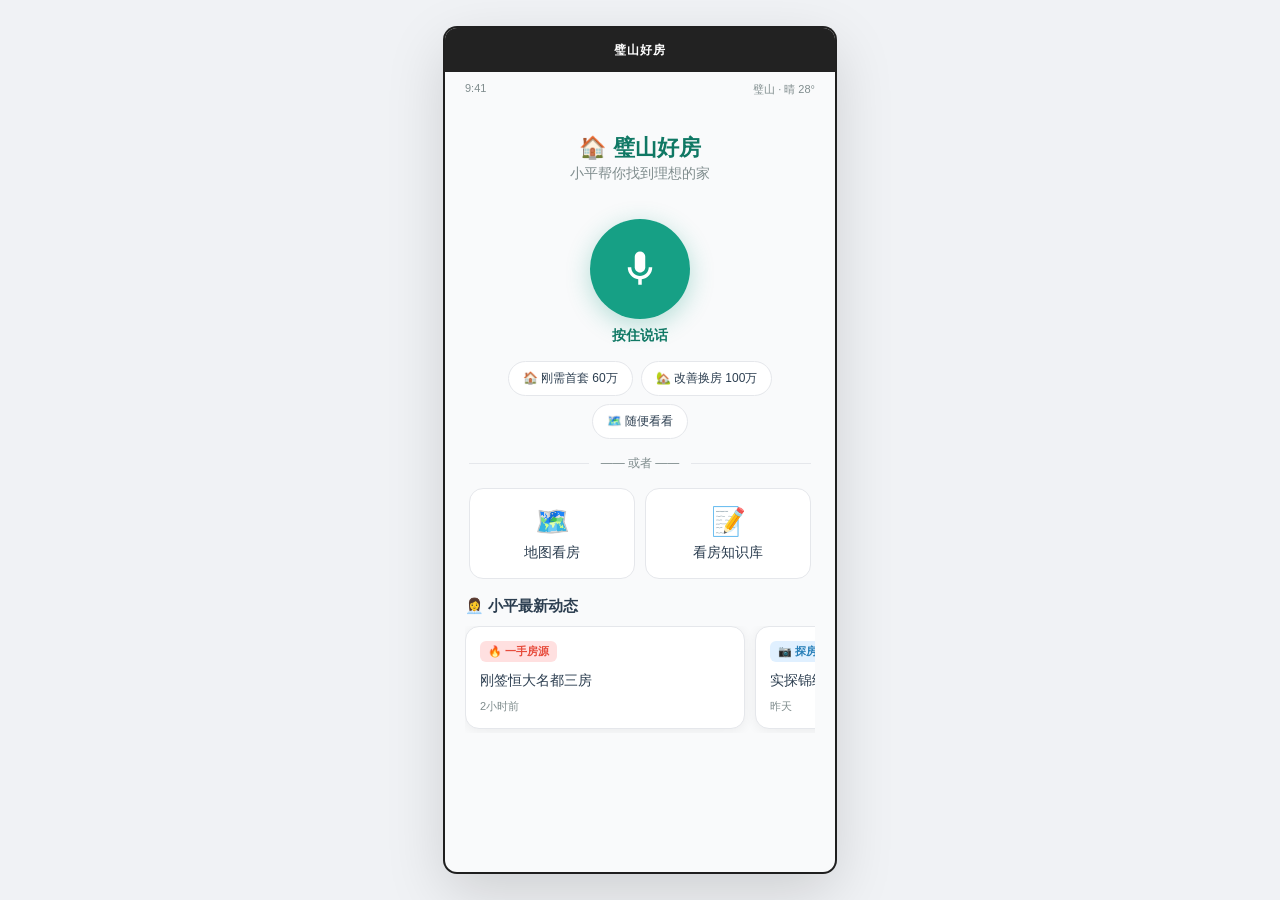
==== docs/index.html @ 90ed5808 "🚀 璧山好房 v1.0 — 首次部署 Phase 1-2 完成： - 🏠 SPA 首页：语音输入 + DeepSeek AI 数字分身对话 - 🗺️ 地图看房：高德地图 + 板块色块 + 楼盘标注 -" ====
<!DOCTYPE html>
<html lang="zh-CN">
<head>
<meta charset="UTF-8">
<meta name="viewport" content="width=device-width, initial-scale=1.0, maximum-scale=1.0, user-scalable=no">
<title>璧山好房 · 小平帮你找到理想的家</title>
<meta name="theme-color" content="#16A085">
<link rel="manifest" href="manifest.json">
<style>
:root {
  --green: #16A085; --green-dark: #0F7864; --green-light: #E8F5F0;
  --warm: #E67E22; --warm-light: #FFF3E0;
  --bg: #F9FAFB; --card: #FFFFFF; --text: #2C3E50;
  --text-light: #7F8C8D; --border: #E5E7EB;
  --shadow: 0 2px 12px rgba(0,0,0,0.06);
  --radius: 14px;
}
* { margin:0; padding:0; box-sizing:border-box; }
body {
  font-family: -apple-system, BlinkMacSystemFont, "Microsoft YaHei", "PingFang SC", sans-serif;
  background: #F0F2F5; display: flex; justify-content: center; align-items: center;
  min-height: 100vh; padding: 20px;
}
.phone-frame {
  width: 390px; height: 844px; max-width: 100vw; max-height: 100vh;
  background: var(--bg); border-radius: 28px; overflow: hidden;
  box-shadow: 0 20px 60px rgba(0,0,0,0.15), 0 0 0 2px #222;
  position: relative; display: flex; flex-direction: column;
}
.phone-notch {
  height: 44px; background: #222; flex-shrink: 0;
  display: flex; align-items: center; justify-content: center;
  color: #fff; font-size: 12px; font-weight: 600; letter-spacing: 1px;
}
.phone-screen {
  flex: 1; overflow-y: auto; overflow-x: hidden;
  scroll-behavior: smooth; -webkit-overflow-scrolling: touch; position: relative;
}
.phone-screen::-webkit-scrollbar { width: 0; }
.status-bar {
  display: flex; justify-content: space-between;
  padding: 10px 20px 6px; font-size: 11px;
  color: var(--text-light); background: var(--bg);
  position: sticky; top: 0; z-index: 100;
}
.screen { display: none; padding: 0 0 20px; animation: fadeSlideIn 0.3s ease; }
.screen.active { display: block; }
@keyframes fadeSlideIn { from { opacity:0; transform:translateY(12px); } to { opacity:1; transform:translateY(0); } }

/* ── Home ── */
.hero { text-align: center; padding: 30px 24px 20px; }
.hero .brand { font-size: 22px; font-weight: 700; color: var(--green-dark); margin-bottom: 2px; }
.hero .tagline { font-size: 14px; color: var(--text-light); }
.mic-section { text-align: center; padding: 16px 0 10px; }
.mic-ring {
  width: 100px; height: 100px; border-radius: 50%; background: var(--green);
  display: inline-flex; align-items: center; justify-content: center;
  cursor: pointer; transition: transform 0.15s, box-shadow 0.15s;
  box-shadow: 0 6px 24px rgba(22,160,133,0.3);
}
.mic-ring:active { transform: scale(0.94); }
.mic-ring.listening {
  background: var(--warm); animation: micPulse 1.5s ease-in-out infinite;
}
@keyframes micPulse {
  0%,100% { box-shadow:0 6px 24px rgba(230,126,34,0.3); }
  50% { box-shadow:0 6px 40px rgba(230,126,34,0.6); }
}
.mic-ring svg { width: 42px; height: 42px; fill: #fff; }
.mic-label { margin-top: 8px; font-size: 14px; color: var(--green-dark); font-weight: 600; }
.prompt-tags {
  display: flex; flex-wrap: wrap; gap: 8px; justify-content: center;
  padding: 0 20px; margin-top: 6px;
}
.prompt-tag {
  background: var(--card); border: 1px solid var(--border);
  border-radius: 20px; padding: 8px 14px; font-size: 12px;
  color: var(--text); cursor: pointer; transition: all 0.15s; white-space: nowrap;
  font-family: inherit;
}
.prompt-tag:active { border-color: var(--green); background: var(--green-light); color: var(--green-dark); }
.divider-text {
  display: flex; align-items: center; gap: 12px;
  padding: 16px 24px; color: var(--text-light); font-size: 12px;
}
.divider-text::before, .divider-text::after { content: ''; flex:1; height:1px; background:var(--border); }
.quick-links { display: grid; grid-template-columns: 1fr 1fr; gap: 10px; padding: 0 24px; }
.quick-link {
  background: var(--card); border: 1px solid var(--border);
  border-radius: var(--radius); padding: 16px 14px; text-align: center;
  cursor: pointer; font-size: 14px; color: var(--text); transition: all 0.15s;
}
.quick-link:active { border-color: var(--green); background: var(--green-light); }
.quick-link .icon { font-size: 28px; margin-bottom: 6px; display: block; }

/* ── Updates Feed ── */
.updates-section { margin: 18px 20px 0; }
.updates-header { display: flex; align-items: center; justify-content: space-between; margin-bottom: 10px; }
.updates-header h3 { font-size: 15px; font-weight: 700; color: var(--text); }
.update-cards {
  display: flex; gap: 10px; overflow-x: auto;
  scroll-snap-type: x mandatory; -webkit-overflow-scrolling: touch; padding-bottom: 4px;
}
.update-cards::-webkit-scrollbar { display: none; }
.update-card {
  width: 280px; flex-shrink: 0; background: var(--card);
  border-radius: var(--radius); padding: 14px;
  box-shadow: var(--shadow); border: 1px solid var(--border);
  scroll-snap-align: start; cursor: pointer; transition: transform 0.15s;
}
.update-card:active { transform: scale(0.97); }
.uc-type { font-size:11px; font-weight:600; padding:3px 8px; border-radius:6px; display:inline-block; margin-bottom:8px; }
.uc-type.listing { background:#FFE0E0; color:#E74C3C; }
.uc-type.visit { background:#E0F0FF; color:#2980B9; }
.uc-type.daily { background:var(--green-light); color:var(--green-dark); }
.update-card .uc-text { font-size:14px; color:var(--text); line-height:1.5; margin-bottom:4px; }
.update-card .uc-time { font-size:11px; color:var(--text-light); margin-top:8px; }

/* ── Chat ── */
.chat-header {
  display: flex; align-items: center; gap: 10px;
  padding: 14px 20px; background: var(--card);
  border-bottom: 1px solid var(--border);
  position: sticky; top: 0; z-index: 10;
}
.chat-header .back {
  width: 32px; height: 32px; border: none; background: var(--bg);
  border-radius: 50%; font-size: 16px; cursor: pointer;
  display: flex; align-items: center; justify-content: center; flex-shrink: 0;
}
.chat-header .avatar {
  width: 34px; height: 34px; border-radius: 50%;
  background: var(--green); color: #fff;
  display: flex; align-items: center; justify-content: center;
  font-size: 14px; font-weight: 700; flex-shrink: 0;
}
.chat-header .name { font-weight:600; font-size:15px; color:var(--text); }
.chat-header .sub { font-size:11px; color:var(--text-light); }
.chat-messages {
  padding: 16px 20px; display: flex; flex-direction: column; gap: 14px; min-height: 360px;
}
.chat-msg {
  max-width: 82%; padding: 12px 15px; border-radius: 18px;
  font-size: 14px; line-height: 1.6; animation: fadeSlideIn 0.25s ease;
}
.chat-msg.bot {
  align-self: flex-start; background: var(--card);
  border: 1px solid var(--border); border-bottom-left-radius: 6px; color: var(--text);
}
.chat-msg.user {
  align-self: flex-end; background: var(--green); color: #fff;
  border-bottom-right-radius: 6px;
}
.chat-msg .time { font-size: 10px; margin-top: 6px; opacity: 0.6; display: block; }
.chat-input-area {
  padding: 10px 16px; background: var(--card); border-top: 1px solid var(--border);
  display: flex; gap: 8px; position: sticky; bottom: 0;
}
.chat-input-area input {
  flex: 1; border: 1px solid var(--border); border-radius: 22px;
  padding: 10px 16px; font-size: 14px; outline: none; font-family: inherit;
}
.chat-input-area input:focus { border-color: var(--green); }
.chat-input-area button {
  width: 44px; height: 44px; border-radius: 50%; border: none;
  background: var(--green); color: #fff; font-size: 20px; cursor: pointer; flex-shrink: 0;
}

/* ── Results ── */
.results-title { padding: 18px 20px 6px; font-size: 17px; font-weight: 700; color: var(--text); }
.results-sub { padding: 0 20px 12px; font-size: 13px; color: var(--text-light); }
.property-list { padding: 0 20px; display: flex; flex-direction: column; gap: 12px; }
.property-card {
  background: var(--card); border-radius: var(--radius); padding: 16px;
  box-shadow: var(--shadow); cursor: pointer; transition: transform 0.15s;
  border: 1px solid var(--border);
}
.property-card:active { transform: scale(0.98); }
.property-card .p-name { font-size:16px; font-weight:700; color:var(--text); margin-bottom:6px; }
.property-card .p-meta { display:flex; gap:12px; font-size:13px; color:var(--text-light); margin-bottom:6px; flex-wrap:wrap; }
.property-card .p-meta span {
  background: var(--green-light); color: var(--green-dark);
  padding: 2px 8px; border-radius: 6px; font-size: 12px;
}
.property-card .p-review {
  font-size:13px; color:var(--text); line-height:1.5; margin-top:6px;
  border-left:3px solid var(--green); padding-left:10px;
}
.p-highlight {
  display:inline-block; background:#FFF3E0; color:var(--warm);
  font-size:12px; padding:2px 8px; border-radius:6px; margin-left:4px;
}

/* ── Detail ── */
.detail-header { position: sticky; top: 0; z-index: 10; background: var(--bg); }
.detail-header .back-bar { display: flex; align-items: center; gap: 10px; padding: 10px 20px; }
.detail-header .back-bar button {
  width: 32px; height: 32px; border: none; background: var(--card);
  border-radius: 50%; font-size: 16px; cursor: pointer; box-shadow: var(--shadow);
}
.detail-hero {
  background: linear-gradient(135deg, #1a8a74 0%, #16A085 100%);
  color: #fff; padding: 24px 20px; text-align: center;
}
.detail-hero .d-name { font-size: 22px; font-weight: 700; margin-bottom: 8px; }
.detail-hero .d-price { font-size: 28px; font-weight: 700; }
.detail-hero .d-price small { font-size: 14px; font-weight: 400; opacity: 0.8; }
.detail-section { margin: 16px 20px; background: var(--card); border-radius: var(--radius); padding: 16px; box-shadow: var(--shadow); }
.detail-section h3 { font-size: 15px; font-weight: 700; color: var(--text); margin-bottom: 10px; }
.detail-tags { display: flex; flex-wrap: wrap; gap: 8px; }
.detail-tag { background: var(--green-light); color: var(--green-dark); padding: 6px 12px; border-radius: 8px; font-size: 13px; }
.review-block .pro { color: #27AE60; font-size: 13px; margin: 4px 0; }
.review-block .con { color: #E74C3C; font-size: 13px; margin: 4px 0; }
.review-block .insider {
  background: #FFF9E6; border-left: 3px solid var(--warm);
  padding: 10px 14px; border-radius: 0 8px 8px 0;
  font-size: 13px; color: #8B6914; margin-top: 10px; line-height: 1.5;
}
.cta-bar {
  position: sticky; bottom: 0; background: var(--card);
  border-top: 1px solid var(--border); padding: 12px 20px;
  display: flex; align-items: center; gap: 10px;
}
.cta-bar .cta-hint { flex:1; font-size:13px; color:var(--text-light); transition:opacity 0.35s; }
.cta-bar .cta-btn {
  background: var(--green); color: #fff; border: none; border-radius: 22px;
  padding: 12px 22px; font-size: 15px; font-weight: 600;
  cursor: pointer; white-space: nowrap; font-family: inherit;
}
.cta-bar .cta-btn:active { transform: scale(0.96); }

/* ── Overlays (Modals) ── */
.modal-overlay {
  background: rgba(0,0,0,0.5); position: absolute; inset: 0;
  display: flex; align-items: flex-end; justify-content: center; z-index: 200;
}
.demand-card {
  background: var(--card); border-radius: 20px 20px 0 0; width: 100%;
  max-height: 90%; overflow-y: auto; padding: 8px 0 24px;
  animation: slideUp 0.35s ease;
}
@keyframes slideUp { from { transform:translateY(100%); } to { transform:translateY(0); } }
.demand-card .handle, .broker-intro-card .handle {
  width: 36px; height: 5px; background: #D1D5DB; border-radius: 3px; margin: 8px auto 16px;
}
.demand-card .dc-header { text-align: center; padding: 0 24px; }
.demand-card .dc-header h2 { font-size: 18px; color: var(--text); font-weight: 700; }
.demand-card .dc-header p { font-size: 13px; color: var(--text-light); margin-top: 2px; }
.demand-card .dc-summary {
  margin: 14px 24px; background: var(--green-light); border-radius: var(--radius);
  padding: 16px; display: grid; grid-template-columns: 1fr 1fr; gap: 10px;
}
.demand-card .dc-item { font-size: 14px; color: var(--text); }
.demand-card .dc-item strong { display: block; font-size: 11px; color: var(--text-light); margin-bottom: 2px; }
.qr-section { text-align: center; padding: 8px 24px 0; }
.qr-section .qr-box {
  width: 160px; height: 160px; margin: 0 auto 10px;
  background: #fff; border: 1px solid var(--border); border-radius: 14px;
  display: flex; flex-direction: column; align-items: center; justify-content: center; cursor: pointer;
}
.qr-box .qr-icon { font-size: 60px; opacity: 0.35; }
.qr-section .qr-hint { font-size: 14px; color: var(--green-dark); font-weight: 600; margin-bottom: 4px; }
.qr-section .qr-sub { font-size: 12px; color: var(--text-light); margin-bottom: 14px; }
.phone-input-section { padding: 0 24px 16px; text-align: center; }
.phone-input-section .or-divider {
  display: flex; align-items: center; gap: 10px; margin: 8px 0;
  color: var(--text-light); font-size: 12px;
}
.phone-input-section .or-divider::before, .or-divider::after {
  content: ''; flex: 1; height: 1px; background: var(--border);
}
.phone-input-row { display: flex; gap: 8px; }
.phone-input-row input {
  flex: 1; border: 1px solid var(--border); border-radius: 22px;
  padding: 11px 16px; font-size: 15px; outline: none; font-family: inherit;
}
.phone-input-row input:focus { border-color: var(--green); }
.phone-input-row button {
  background: var(--bg); border: 1px solid var(--border); color: var(--text);
  border-radius: 22px; padding: 11px 18px; font-size: 14px;
  cursor: pointer; font-family: inherit; white-space: nowrap;
}
.phone-input-row button:active { background: var(--green-light); border-color: var(--green); }

/* ── Broker Intro Card ── */
.broker-intro-card {
  background: var(--card); border-radius: 20px 20px 0 0; width: 100%;
  max-height: 90%; overflow-y: auto; padding: 8px 0 24px;
  animation: slideUp 0.35s ease;
}
.intro-profile { text-align: center; padding: 0 24px 16px; }
.intro-avatar {
  width: 64px; height: 64px; border-radius: 50%;
  background: linear-gradient(135deg, #16A085, #0F7864);
  color: #fff; font-size: 26px; font-weight: 700;
  display: inline-flex; align-items: center; justify-content: center;
  margin-bottom: 10px; box-shadow: 0 4px 16px rgba(22,160,133,0.25);
}
.intro-name { font-size: 20px; font-weight: 700; color: var(--text); margin-bottom: 2px; }
.intro-role { font-size: 14px; color: var(--text-light); }
.intro-badges { display: flex; gap: 8px; justify-content: center; flex-wrap: wrap; margin-top: 12px; }
.intro-badge {
  background: var(--green-light); color: var(--green-dark);
  padding: 5px 12px; border-radius: 14px; font-size: 13px; font-weight: 500;
}
.intro-quote {
  margin: 12px 24px; padding: 14px 18px;
  background: #FFF9E6; border-left: 3px solid var(--warm);
  border-radius: 0 10px 10px 0;
  font-size: 14px; color: #8B6914; line-height: 1.6; text-align: center;
}
.intro-specialties { margin: 0 24px; padding: 14px; background: var(--bg); border-radius: var(--radius); text-align: center; }
.intro-specialties .is-title { font-size: 13px; font-weight: 700; color: var(--text); margin-bottom: 10px; }
.specialty-tags { display: flex; flex-wrap: wrap; gap: 8px; justify-content: center; }
.specialty-tag {
  background: var(--card); border: 1px solid var(--border);
  padding: 6px 14px; border-radius: 18px; font-size: 13px; color: var(--text);
}

/* ── Floating Avatar ── */
.float-avatar {
  position: absolute; right: 16px; bottom: 40px;
  width: 44px; height: 44px; border-radius: 50%;
  background: rgba(22,160,133,0.85);
  backdrop-filter: blur(8px);
  -webkit-backdrop-filter: blur(8px);
  color: #fff; display: none; align-items: center; justify-content: center;
  font-size: 16px; font-weight: 700; z-index: 50; cursor: pointer;
  box-shadow: 0 3px 12px rgba(22,160,133,0.25);
  transition: opacity 0.35s, transform 0.35s; opacity: 0.75;
}
.float-avatar:active { transform: scale(0.9); }
.float-avatar.hidden { opacity: 0; pointer-events: none; transform: translateY(20px); }

/* ── Toast ── */
#toast {
  display: none; position: fixed; top: 50%; left: 50%;
  transform: translate(-50%,-50%); background: #2C3E50; color: #fff;
  padding: 14px 24px; border-radius: 12px; font-size: 14px;
  z-index: 999; text-align: center; pointer-events: none; white-space: pre-line;
}

/* ── Desktop Responsive ── */
@media (min-width: 768px) {
  .phone-frame { border-radius: 12px; }
}
</style>
</head>
<body>

<div class="phone-frame" id="app">
  <div class="phone-notch">璧山好房</div>
  <div class="phone-screen" id="phoneScreen">

    <!-- ═══════ Screen 1: Home ═══════ -->
    <div class="screen active" id="screen-home">
      <div class="status-bar"><span>9:41</span><span>璧山 · 晴 28°</span></div>
      <div class="hero">
        <div class="brand">🏠 璧山好房</div>
        <div class="tagline">小平帮你找到理想的家</div>
      </div>
      <div class="mic-section">
        <div class="mic-ring" id="micBtn" onclick="toggleVoice()">
          <svg viewBox="0 0 24 24"><path d="M12 14c1.66 0 3-1.34 3-3V5c0-1.66-1.34-3-3-3S9 3.34 9 5v6c0 1.66 1.34 3 3 3z"/><path d="M17 11c0 2.76-2.24 5-5 5s-5-2.24-5-5H5c0 3.53 2.61 6.43 6 6.92V21h2v-3.08c3.39-.49 6-3.39 6-6.92h-2z"/></svg>
        </div>
        <div class="mic-label" id="micLabel">按住说话</div>
      </div>
      <div class="prompt-tags">
        <span class="prompt-tag" onclick="quickStart('刚需')">🏠 刚需首套 60万</span>
        <span class="prompt-tag" onclick="quickStart('改善')">🏡 改善换房 100万</span>
        <span class="prompt-tag" onclick="quickStart(null)">🗺️ 随便看看</span>
      </div>
      <div class="divider-text">—— 或者 ——</div>
      <div class="quick-links">
        <div class="quick-link" onclick="window.location.href='map.html'"><span class="icon">🗺️</span>地图看房</div>
        <div class="quick-link" onclick="window.location.href='guides.html'"><span class="icon">📝</span>看房知识库</div>
      </div>
      <div class="updates-section">
        <div class="updates-header"><h3>👩‍💼 小平最新动态</h3></div>
        <div class="update-cards" id="updateCards"></div>
      </div>
    </div>

    <!-- ═══════ Screen 2: AI Chat ═══════ -->
    <div class="screen" id="screen-chat">
      <div class="chat-header">
        <button class="back" onclick="goBack()">←</button>
        <div class="avatar">平</div>
        <div><div class="name">小平 · 智能助手</div><div class="sub">璧山房产11年 · 在线</div></div>
      </div>
      <div class="chat-messages" id="chatMessages"></div>
      <div class="chat-input-area">
        <input type="text" placeholder="说说你的需求…" id="chatInput" onkeydown="if(event.key==='Enter')sendChat()">
        <button onclick="sendChat()">↑</button>
      </div>
    </div>

    <!-- ═══════ Screen 3: Results ═══════ -->
    <div class="screen" id="screen-results">
      <div class="chat-header">
        <button class="back" onclick="goBack()">←</button>
        <div style="font-weight:700;font-size:15px;">精选匹配</div>
      </div>
      <div class="results-title" id="resultsTitle">小平帮你筛了这几个</div>
      <div class="results-sub" id="resultsSub"></div>
      <div class="property-list" id="propertyList"></div>
    </div>

    <!-- ═══════ Screen 4: Detail ═══════ -->
    <div class="screen" id="screen-detail">
      <div class="detail-header">
        <div class="back-bar">
          <button onclick="goBack()">←</button>
          <span style="font-weight:600;font-size:15px;" id="detailBreadcrumb">楼盘详情</span>
        </div>
      </div>
      <div id="detailContent"></div>
      <div class="cta-bar">
        <div class="cta-hint" id="ctaHint">榜单只放了几套，微信上还有更多</div>
        <button class="cta-btn" onclick="showDemandCard()">加微信聊聊 →</button>
      </div>
    </div>

    <!-- ═══════ Floating Avatar ═══════ -->
    <div class="float-avatar" id="floatAvatar" onclick="showBrokerIntro()">平</div>

    <!-- ═══════ Broker Intro Overlay ═══════ -->
    <div class="modal-overlay" id="brokerIntroOverlay" style="display:none;" onclick="if(event.target===this)hideBrokerIntro()">
      <div class="broker-intro-card" onclick="event.stopPropagation()">
        <div class="handle"></div>
        <div class="intro-profile">
          <div class="intro-avatar">平</div>
          <div class="intro-name">小平</div>
          <div class="intro-role">璧山独立房产经纪人</div>
          <div class="intro-badges">
            <span class="intro-badge">🏅 11年经验</span>
            <span class="intro-badge">📊 经手500+套</span>
            <span class="intro-badge">🏆 成交率TOP</span>
          </div>
        </div>
        <div class="intro-quote">💬 "亲切实在，不忽悠，有一说一"<br>"不急，多看几套，买到满意的才是真的"</div>
        <div class="intro-specialties">
          <div class="is-title">🏆 擅长领域</div>
          <div class="specialty-tags">
            <span class="specialty-tag">璧泉街道</span><span class="specialty-tag">绿岛新区</span>
            <span class="specialty-tag">老城区</span><span class="specialty-tag">刚需首套</span>
            <span class="specialty-tag">改善换房</span><span class="specialty-tag">学区房</span>
          </div>
        </div>
        <div class="qr-section" style="margin-top:16px;">
          <div class="qr-hint">👆 长按识别二维码，加小平微信</div>
          <div class="qr-box"><div class="qr-icon">⬜</div><div class="qr-label">小平微信<br>二维码</div></div>
          <div class="qr-sub" id="qrEnvHint2">微信内长按 → 识别 → 添加</div>
        </div>
        <div class="phone-input-section">
          <div class="or-divider">不方便扫码？</div>
          <div class="phone-input-row">
            <input type="tel" placeholder="输入手机号（选填）" id="phoneInput2">
            <button onclick="submitPhone2()">确定</button>
          </div>
          <div style="font-size:11px;color:var(--text-light);margin-top:8px;">小平会电话联系你，不会骚扰</div>
        </div>
      </div>
    </div>

    <!-- ═══════ Demand Card Overlay ═══════ -->
    <div class="modal-overlay" id="demandOverlay" style="display:none;" onclick="if(event.target===this)hideDemandCard()">
      <div class="demand-card" onclick="event.stopPropagation()">
        <div class="handle"></div>
        <div class="dc-header"><h2>📋 小平已帮你整理好了</h2><p>加微信时小平会带着这些信息跟你聊</p></div>
        <div class="dc-summary" id="demandSummary"></div>
        <div class="qr-section">
          <div class="qr-box"><div class="qr-icon">⬜</div><div class="qr-label">小平微信<br>二维码</div></div>
          <div class="qr-hint">👆 长按识别二维码，加小平微信</div>
          <div class="qr-sub" id="qrEnvHint">微信内长按 → 识别 → 添加</div>
        </div>
        <div class="phone-input-section">
          <div class="or-divider">不方便扫码？</div>
          <div class="phone-input-row">
            <input type="tel" placeholder="输入手机号（选填）" id="phoneInput">
            <button onclick="submitPhone()">确定</button>
          </div>
          <div style="font-size:11px;color:var(--text-light);margin-top:8px;">小平会电话联系你，不会骚扰</div>
        </div>
      </div>
    </div>

    <div id="toast"></div>
  </div>
</div>

<!-- ═══════ Scripts ═══════ -->
<script src="js/config.js"></script>
<script>
// ── State ──
let currentScreen = 'home';
let currentProperty = null;
let userProfile = { type: '刚需', budget: '60万', layout: '三房', zone: '璧泉街道' };
let navStack = [];
let isGoingBack = false;

// ── Property data (loaded from shared/) ──
let properties = [];

async function loadProperties() {
  try {
    const resp = await fetch('shared/loupan_list.json');
    const data = await resp.json();
    properties = (data.loupanList || []).map(lp => ({
      id: lp.id,
      name: lp.name,
      zone: lp.zone,
      zoneId: lp.zoneId,
      price: lp.avgPrice,
      rooms: (lp.layout||[]).join('/'),
      area: (lp.areaRange||[70,140]).join('-')+'㎡',
      onSale: parseInt(lp.onSaleApprox) || 0,
      pros: lp.pros || [],
      cons: lp.cons || [],
      insider: lp.brokerComment || '',
      suitable: (lp.suitableFor||[]).join('、'),
      tags: lp.tags || [],
      surrounding: lp.surrounding || {},
      rating: lp.rating || 3.5
    }));
    console.log(`✅ 已加载 ${properties.length} 个楼盘数据`);
  } catch(e) {
    console.warn('楼盘数据加载失败，使用内置数据', e);
    properties = getFallbackProperties();
  }
}

function getFallbackProperties() {
  return [
    { id:'lp001',name:'恒大名都',zone:'璧泉街道',price:7200,rooms:'二房/三房/四房',area:'75-140㎡',onSale:35,pros:['物业好','近公园','性价比高'],cons:['离地铁稍远','车位紧张'],insider:'恒大在璧山的标杆盘，物业确实好。三房户型方正，得房率不错。',suitable:'改善家庭、预算70-100万' },
    { id:'lp002',name:'锦绣新城',zone:'璧泉街道',price:6500,rooms:'两房/三房',area:'68-120㎡',onSale:28,pros:['近地铁','配套成熟','总价低'],cons:['小区档次一般','人车不分流'],insider:'璧泉性价比之王，刚需上车首选。离地铁近，周边买菜方便。',suitable:'首次置业、预算50-70万' },
    { id:'lp003',name:'秀湖壹号',zone:'绿岛新区',price:8600,rooms:'三房/四房/大平层',area:'95-180㎡',onSale:20,pros:['龙湖品质','秀湖景观','物业顶级'],cons:['价格璧山最高','离老城区远'],insider:'璧山品质天花板，龙湖的盘确实不一样。秀湖公园就在楼下。',suitable:'改善升级、预算100万+' },
    { id:'lp004',name:'璧泉花园',zone:'璧泉街道',price:5800,rooms:'两房/三房',area:'65-110㎡',onSale:32,pros:['近地铁300m','生活便利','物管费合理'],cons:['小区偏旧','车位不足'],insider:'璧泉中规中矩的小区，位置不错，近地铁近菜市场。性价比可以。',suitable:'首次置业、预算55-70万' },
  ];
}

// ── Updates Feed ──
const updates = [
  { type:'listing', time:'2小时前', text:'刚签恒大名都三房', detail:'78平60万，比市场价低5万，还没上任何平台。采光好，中楼层。' },
  { type:'visit', time:'昨天', text:'实探锦绣新城二期', detail:'拍了户型视频。二期比一期安静，绿化也更好。' },
  { type:'daily', time:'2天前', text:'帮客户在璧泉花园砍下3万', detail:'业主急着换房。买房就是信息差，你得知道业主的真实情况。' },
  { type:'listing', time:'3天前', text:'秀湖壹号业主急售一套', detail:'四房160平，业主换城市，装修保养好，价格可以谈。' },
];

function renderUpdates() {
  const c = document.getElementById('updateCards');
  if (!c) return;
  const labels = { listing:'🔥 一手房源', visit:'📷 探房纪实', daily:'💬 小平日常' };
  c.innerHTML = updates.map(u => `
    <div class="update-card">
      <span class="uc-type ${u.type}">${labels[u.type]}</span>
      <div class="uc-text">${u.text}</div>
      <div class="uc-time">${u.time}</div>
    </div>`).join('');
}

// ── Navigation ──
function goBack() {
  const bo = document.getElementById('brokerIntroOverlay');
  const dd = document.getElementById('demandOverlay');
  if (bo && bo.style.display === 'flex') { hideBrokerIntro(); return; }
  if (dd && dd.style.display === 'flex') { hideDemandCard(); return; }
  if (navStack.length === 0) return;
  isGoingBack = true;
  goTo(navStack.pop());
}

function goTo(screen) {
  if (!isGoingBack && currentScreen && currentScreen !== screen) {
    navStack.push(currentScreen);
  }
  isGoingBack = false;
  document.querySelectorAll('.screen').forEach(s => s.classList.remove('active'));
  const target = document.getElementById('screen-' + screen);
  if (target) { target.classList.add('active'); document.getElementById('phoneScreen').scrollTop = 0; }
  currentScreen = screen;
  hideDemandCard(); hideBrokerIntro();
  if (screen === 'results') renderResults();
  if (screen === 'home') renderUpdates();

  const floatAvatar = document.getElementById('floatAvatar');
  const showAvatar = (screen === 'chat' || screen === 'results');
  floatAvatar.style.display = showAvatar ? 'flex' : 'none';
  if (showAvatar) { floatAvatar.classList.remove('hidden'); }
}

// ── AI Chat ──
let chatHistory = [];

function quickStart(type) {
  if (type) userProfile.type = type;
  goTo('chat');
  const msgs = document.getElementById('chatMessages'); msgs.innerHTML = '';
  chatHistory = [];

  const openingMsg = type === '刚需'
    ? '璧泉附近有没有三房，60万左右，上班方便就行'
    : '想换个大三房，绿岛新区那边，学区好点的，现在两房不够住了';

  addChatMessage('user', openingMsg);
  callDeepSeek(openingMsg);
}

function sendChat() {
  const input = document.getElementById('chatInput');
  const text = input.value.trim();
  if (!text) return;
  addChatMessage('user', text); input.value = '';
  callDeepSeek(text);
}

function addChatMessage(role, text) {
  const msgs = document.getElementById('chatMessages');
  const div = document.createElement('div'); div.className = 'chat-msg ' + role;
  const time = new Date().toLocaleTimeString('zh-CN', {hour:'2-digit',minute:'2-digit'});
  div.innerHTML = text.replace(/\n/g, '<br>') + '<span class="time">'+time+'</span>';
  msgs.appendChild(div); msgs.scrollTop = msgs.scrollHeight;
}

function addActionButton(label, action) {
  const msgs = document.getElementById('chatMessages');
  const btn = document.createElement('button');
  btn.textContent = label;
  btn.style.cssText = 'margin:8px 0;padding:10px 20px;background:var(--green);color:#fff;border:none;border-radius:20px;font-size:14px;cursor:pointer;font-family:inherit;align-self:flex-start;';
  btn.onclick = action;
  msgs.appendChild(btn); msgs.scrollTop = msgs.scrollHeight;
}

async function callDeepSeek(userMsg) {
  const key = (typeof CONFIG !== 'undefined' && CONFIG.deepseekKey) || '';
  if (!key) {
    // No API key — fallback to demo
    addChatMessage('bot', '（演示模式）小平在璧山11年了，你刚说的需求她很熟。我帮你筛了几个盘，看看合不合适？');
    addActionButton('查看精选匹配 →', () => goTo('results'));
    return;
  }

  addChatMessage('bot', '…');  // placeholder
  const placeholder = document.getElementById('chatMessages').lastChild;

  try {
    // Load broker profile for system prompt
    let systemPrompt = '你是小平的智能助手。小平是璧山独立房产经纪人，11年经验。风格：亲切实在，有一说一。主动反问了解需求；用小平的口吻推荐；涉及底价/硬伤/谈判→引导加小平微信。永远不说"登录""注册""提交"。';
    try {
      const resp = await fetch('shared/broker_profile.json');
      const p = await resp.json();
      const s = p.style||{}, a = p.aiPersona||{}, b = p.boundaries||{};
      systemPrompt = `你是${p.name}的智能助手。${p.name}是${p.role}，${p.experience}。
说话风格：${s.tone||'亲切实在'}
口头禅：${(s.signature_phrases||[]).join('、')}
规则：${(a.toneRules||[]).join('；')}
不能答的问题（${(b.never_answer||[]).join('、')}）→ 说"${b.redirect_to_xiaoping||'加小平微信聊'}"
目标：${a.goal||'理解需求→建立信任→转交小平'}`;
    } catch(e) { /* use default */ }

    chatHistory.push({ role: 'user', content: userMsg });

    const response = await fetch('https://api.deepseek.com/v1/chat/completions', {
      method: 'POST',
      headers: { 'Content-Type': 'application/json', 'Authorization': `Bearer ${key}` },
      body: JSON.stringify({
        model: 'deepseek-chat',
        messages: [
          { role: 'system', content: systemPrompt },
          ...chatHistory.slice(-6)  // keep last 6 messages for context
        ],
        temperature: 0.7,
        max_tokens: 600
      })
    });

    const data = await response.json();
    if (placeholder) placeholder.remove();

    if (data.choices && data.choices[0]) {
      const reply = data.choices[0].message.content;
      addChatMessage('bot', reply);
      chatHistory.push({ role: 'assistant', content: reply });

      // After first meaningful response, offer results
      if (chatHistory.length <= 3) {
        addActionButton('查看精选匹配 →', () => goTo('results'));
      }
    }
  } catch(e) {
    if (placeholder) placeholder.remove();
    addChatMessage('bot', '小平暂时走开了…要不你先看看地图上的房源？或者长按二维码加她微信，回复更快。');
  }
}

// ── Voice Input ──
let isListening = false;

function toggleVoice() {
  const btn = document.getElementById('micBtn');
  const label = document.getElementById('micLabel');
  const SpeechRecognition = window.SpeechRecognition || window.webkitSpeechRecognition;

  if (isListening) {
    isListening = false;
    btn.classList.remove('listening');
    label.textContent = '按住说话';
    return;
  }

  if (!SpeechRecognition) {
    label.textContent = '浏览器不支持语音，试试打字';
    return;
  }

  const recognition = new SpeechRecognition();
  recognition.lang = 'zh-CN';
  recognition.interimResults = false;
  recognition.maxAlternatives = 1;

  isListening = true;
  btn.classList.add('listening');
  label.textContent = '正在聆听…';

  recognition.onresult = (event) => {
    const text = event.results[0][0].transcript;
    isListening = false;
    btn.classList.remove('listening');
    label.textContent = '按住说话';
    quickStart(null);
    setTimeout(() => {
      addChatMessage('user', text);
      callDeepSeek(text);
    }, 400);
  };

  recognition.onerror = () => {
    isListening = false;
    btn.classList.remove('listening');
    label.textContent = '未识别，再试一次';
  };

  recognition.onend = () => {
    if (isListening) {
      isListening = false;
      btn.classList.remove('listening');
      label.textContent = '按住说话';
    }
  };

  recognition.start();

  // Auto-stop after 8 seconds
  setTimeout(() => {
    if (isListening) { recognition.stop(); }
  }, 8000);
}

// ── Results ──
function renderResults() {
  document.getElementById('resultsSub').textContent =
    `${userProfile.type||'首套'} · ${userProfile.zone||'璧山'} · ${userProfile.budget||'待定'}`;

  // Smart sort: 刚需→价格低优先, 改善→评分高优先
  let sorted = [...properties];
  if (userProfile.type === '刚需') {
    sorted.sort((a,b) => a.price - b.price);
  } else {
    sorted.sort((a,b) => (b.rating||0) - (a.rating||0));
  }

  document.getElementById('propertyList').innerHTML = sorted.slice(0, 5).map(p => `
    <div class="property-card" onclick="viewDetail('${p.id}')">
      <div class="p-name">${p.name}
        ${p.onSale > 10 ? '<span class="p-highlight">在售'+p.onSale+'套</span>' : ''}
      </div>
      <div class="p-meta">
        <span>${p.price.toLocaleString()}元/㎡</span>
        <span>${p.rooms}</span>
        <span>${p.zone}</span>
      </div>
      <div class="p-review">💬 ${(p.insider||'').slice(0,50)}…</div>
    </div>
  `).join('');
}

// ── Detail ──
function viewDetail(id) {
  currentProperty = properties.find(p => p.id === id);
  if (!currentProperty) { showToast('楼盘数据加载中…'); return; }
  goTo('detail');
  document.getElementById('detailBreadcrumb').textContent = currentProperty.name;

  const parking = currentProperty.surrounding || {};
  document.getElementById('detailContent').innerHTML = `
    <div class="detail-hero">
      <div class="d-name">${currentProperty.name}</div>
      <div class="d-price">${currentProperty.price.toLocaleString()} <small>元/㎡</small></div>
      <div style="font-size:13px;opacity:0.8;margin-top:4px;">${currentProperty.zone} · ${currentProperty.rooms} · ${currentProperty.area}</div>
    </div>
    <div class="detail-section">
      <h3>📊 价格走势</h3>
      <div style="display:flex;align-items:flex-end;gap:8px;height:80px;padding:8px 0;">
        ${[6800,7000,7100,6950,7150,7200].map((v,i) => `
          <div style="flex:1;display:flex;flex-direction:column;align-items:center;gap:4px;">
            <div style="width:100%;height:${(v/8600)*60}px;background:var(--green);border-radius:4px 4px 0 0;opacity:${0.4+i*0.12};"></div>
            <span style="font-size:10px;color:var(--text-light);">${i+1}月</span></div>`).join('')}
      </div>
      <div style="text-align:center;font-size:12px;color:var(--text-light);">近6个月参考走势</div>
    </div>
    <div class="detail-section">
      <h3>🏷️ 基本信息</h3>
      <div class="detail-tags">
        <span class="detail-tag">🟢 在售约 ${currentProperty.onSale} 套</span>
        <span class="detail-tag">📐 ${currentProperty.area}</span>
        <span class="detail-tag">🏘️ ${currentProperty.rooms}</span>
        <span class="detail-tag">👤 ${currentProperty.suitable}</span>
      </div>
    </div>
    <div class="detail-section">
      <h3>📍 周边配套</h3>
      <div style="display:grid;grid-template-columns:1fr 1fr;gap:8px;font-size:13px;">
        <div>🏫 ${parking.education||'周边学校'}</div>
        <div>🏥 ${parking.medical||'周边医院'}</div>
        <div>🛒 ${parking.shopping||'周边商业'}</div>
        <div>🌳 ${parking.park||'周边公园'}</div>
      </div>
    </div>
    <div class="detail-section">
      <h3>💬 小平的独家点评</h3>
      <div class="review-block">
        ${(currentProperty.pros||[]).map(p=>'<div class="pro">✅ '+p+'</div>').join('')}
        ${(currentProperty.cons||[]).map(c=>'<div class="con">⚠️ '+c+'</div>').join('')}
        <div class="insider">💡 <strong>小平内行提示：</strong>${currentProperty.insider||'暂无'}</div>
      </div>
    </div>`;
}

// ── Demand Card ──
function showDemandCard() {
  document.getElementById('demandOverlay').style.display = 'flex';
  document.getElementById('demandSummary').innerHTML = `
    <div class="dc-item"><strong>🏠 类型</strong>${userProfile.type||'首套'}</div>
    <div class="dc-item"><strong>💰 预算</strong>${userProfile.budget||'待定'}</div>
    <div class="dc-item"><strong>🏘️ 户型</strong>${userProfile.layout||'待定'}</div>
    <div class="dc-item"><strong>📍 区域</strong>${userProfile.zone||'璧山'}</div>
    <div class="dc-item"><strong>🏠 最近浏览</strong>${currentProperty?currentProperty.name:'无'}</div>
    <div class="dc-item"><strong>📱 来源</strong>网页直接访问</div>`;
  const isWechat = /micromessenger/i.test(navigator.userAgent);
  document.getElementById('qrEnvHint').textContent =
    isWechat ? '微信内长按 → 识别图中二维码 → 添加' : '截图保存 → 微信扫一扫 → 添加好友';
}
function hideDemandCard() { document.getElementById('demandOverlay').style.display = 'none'; }

// ── Broker Intro ──
function showBrokerIntro() {
  document.getElementById('brokerIntroOverlay').style.display = 'flex';
  const isWechat = /micromessenger/i.test(navigator.userAgent);
  const hint = document.getElementById('qrEnvHint2');
  if (hint) hint.textContent = isWechat ? '微信内长按 → 识别图中二维码 → 添加' : '截图保存 → 微信扫一扫 → 添加好友';
}
function hideBrokerIntro() { document.getElementById('brokerIntroOverlay').style.display = 'none'; }

function submitPhone2() {
  const phone = document.getElementById('phoneInput2').value.trim();
  if (!phone) { showToast('请输入手机号'); return; }
  if (!/^1[3-9]\d{9}$/.test(phone)) { showToast('请输入正确的手机号'); return; }
  showToast('✅ 已收到！小平会尽快联系你');
  document.getElementById('phoneInput2').value = '';
  setTimeout(hideBrokerIntro, 1500);
}
function submitPhone() {
  const phone = document.getElementById('phoneInput').value.trim();
  if (!phone) { showToast('请输入手机号'); return; }
  if (!/^1[3-9]\d{9}$/.test(phone)) { showToast('请输入正确的手机号'); return; }
  showToast('✅ 已收到！小平会尽快联系你');
  document.getElementById('phoneInput').value = '';
  setTimeout(hideDemandCard, 1500);
}
function showToast(msg) {
  const t = document.getElementById('toast');
  t.textContent = msg; t.style.display = 'block';
  clearTimeout(t._timeout);
  t._timeout = setTimeout(() => t.style.display = 'none', 2500);
}

// ── Floating Avatar Scroll ──
const phoneScreen = document.getElementById('phoneScreen');
const floatAvatar = document.getElementById('floatAvatar');
let lastScrollY = 0, scrollTick = false;

phoneScreen.addEventListener('scroll', () => {
  if (!scrollTick) {
    requestAnimationFrame(() => {
      const scrollY = phoneScreen.scrollTop;
      const scrollingDown = scrollY > lastScrollY + 10;
      const scrollingUp = scrollY < lastScrollY - 10;
      const atTop = scrollY < 60;
      if (currentScreen === 'chat' || currentScreen === 'results') {
        if (scrollingDown && !atTop) floatAvatar.classList.add('hidden');
        else if (scrollingUp || atTop) floatAvatar.classList.remove('hidden');
      }
      lastScrollY = scrollY;
      scrollTick = false;
    });
    scrollTick = true;
  }
});

// ── Android Swipe-Back ──
let touchStartX = 0, touchStartY = 0, swiping = false;

phoneScreen.addEventListener('touchstart', (e) => {
  const rect = phoneScreen.getBoundingClientRect();
  touchStartX = e.touches[0].clientX - rect.left;
  touchStartY = e.touches[0].clientY - rect.top;
  swiping = false;
}, {passive: false});

phoneScreen.addEventListener('touchmove', (e) => {
  const rect = phoneScreen.getBoundingClientRect();
  const x = e.touches[0].clientX - rect.left;
  const y = e.touches[0].clientY - rect.top;
  const dx = x - touchStartX, dy = y - touchStartY;
  const nearLeft = touchStartX < 30, nearRight = touchStartX > rect.width - 30;
  const inward = (nearLeft && dx > 0) || (nearRight && dx < 0);
  if (inward && Math.abs(dx) > Math.abs(dy) && Math.abs(dx) > 10) {
    swiping = true;
    if (Math.abs(dx) > 15) e.preventDefault();
  }
}, {passive: false});

phoneScreen.addEventListener('touchend', (e) => {
  if (!swiping) return;
  const rect = phoneScreen.getBoundingClientRect();
  const dx = e.changedTouches[0].clientX - rect.left - touchStartX;
  if (Math.abs(dx) > 80) goBack();
  swiping = false;
});

// ── CTA Cycling Phrases ──
const ctaPhrases = [
  '榜单只放了几套，微信上还有更多',
  '找小平进一步了解',
  '联系小平看房，比平台更实在',
  '微信上小平帮你找更合适的',
  '小平对这片特别熟，问问她？',
  '加微信，小平第一时间告诉你降价',
];
let ctaCycleIndex = 0;
setInterval(() => {
  const hint = document.getElementById('ctaHint');
  if (hint && currentScreen === 'detail') {
    hint.style.opacity = '0';
    setTimeout(() => {
      ctaCycleIndex = (ctaCycleIndex + 1) % ctaPhrases.length;
      hint.textContent = ctaPhrases[ctaCycleIndex];
      hint.style.opacity = '1';
    }, 400);
  }
}, 4000);

// ── Service Worker ──
if ('serviceWorker' in navigator) {
  navigator.serviceWorker.register('sw.js').catch(() => {});
}

// ── Init ──
renderUpdates();
loadProperties();
</script>

</body>
</html>
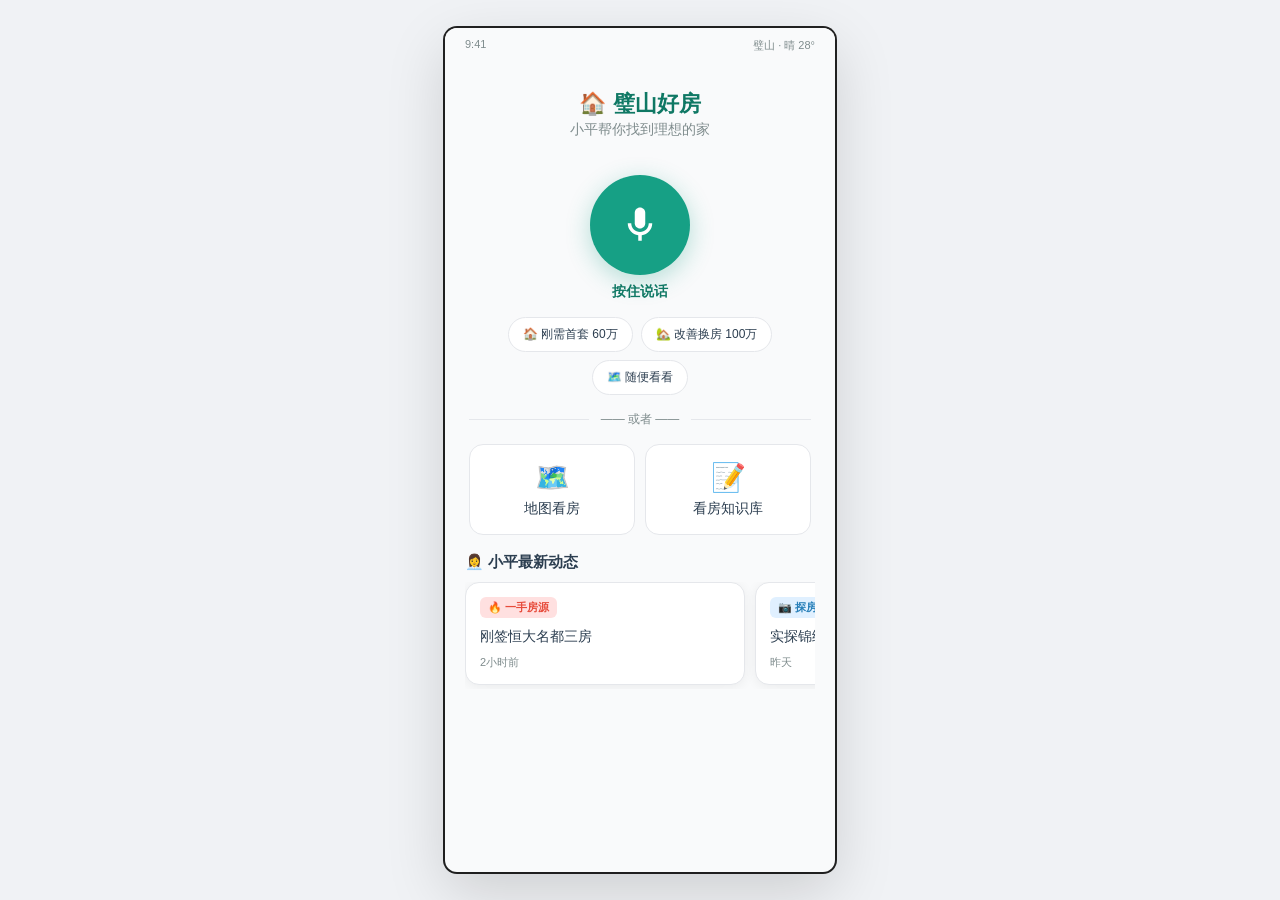
==== commit bc9e3248: "Fix mobile: voice fallback + map sizing + responsive layout" ====
--- a/docs/index.html
+++ b/docs/index.html
@@ -18,18 +18,29 @@
 * { margin:0; padding:0; box-sizing:border-box; }
 body {
   font-family: -apple-system, BlinkMacSystemFont, "Microsoft YaHei", "PingFang SC", sans-serif;
-  background: #F0F2F5; display: flex; justify-content: center; align-items: center;
-  min-height: 100vh; padding: 20px;
+  background: var(--bg); margin: 0;
+  min-height: 100vh;
+}
+@media (min-width: 500px) {
+  body {
+    background: #F0F2F5; display: flex; justify-content: center; align-items: center; padding: 20px;
+  }
 }
 .phone-frame {
-  width: 390px; height: 844px; max-width: 100vw; max-height: 100vh;
-  background: var(--bg); border-radius: 28px; overflow: hidden;
-  box-shadow: 0 20px 60px rgba(0,0,0,0.15), 0 0 0 2px #222;
+  width: 100%; height: 100vh; max-width: 100vw; max-height: 100vh;
+  background: var(--bg);
   position: relative; display: flex; flex-direction: column;
+}
+@media (min-width: 500px) {
+  .phone-frame {
+    width: 390px; height: 844px; border-radius: 28px; overflow: hidden;
+    box-shadow: 0 20px 60px rgba(0,0,0,0.15), 0 0 0 2px #222;
+  }
+  .phone-notch { display: flex; }
 }
 .phone-notch {
   height: 44px; background: #222; flex-shrink: 0;
-  display: flex; align-items: center; justify-content: center;
+  display: none; align-items: center; justify-content: center;
   color: #fff; font-size: 12px; font-weight: 600; letter-spacing: 1px;
 }
 .phone-screen {
@@ -708,8 +719,11 @@
     return;
   }
 
-  if (!SpeechRecognition) {
-    label.textContent = '浏览器不支持语音，试试打字';
+  // 微信浏览器不支持语音识别
+  if (!SpeechRecognition || /micromessenger/i.test(navigator.userAgent)) {
+    label.innerHTML = '微信内暂不支持语音<br><small style="color:#E67E22;">👇 点击下方快捷标签或打字输入</small>';
+    btn.style.opacity = '0.5';
+    setTimeout(() => { btn.style.opacity = '1'; label.innerHTML = '按住说话<br><small>微信内请打字输入</small>'; }, 2500);
     return;
   }
 
